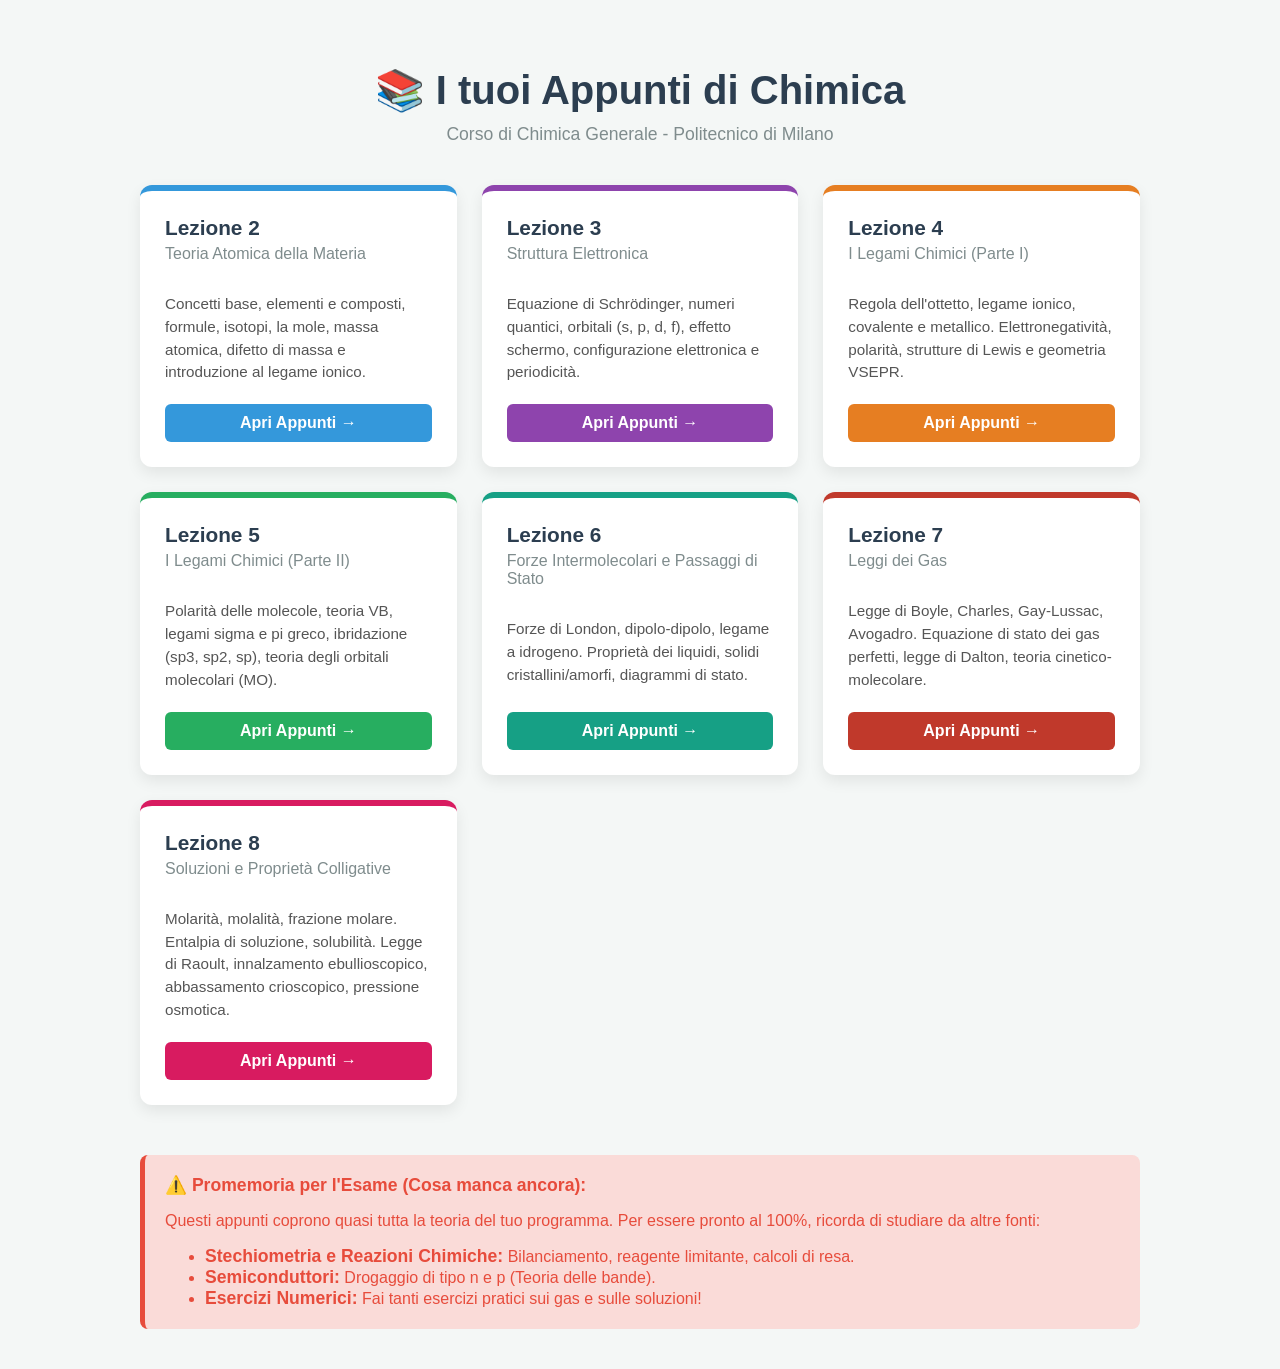
==== index.html @ 13ef0fc5 "Add files via upload" ====
<!DOCTYPE html>
<html lang="it">
<head>
    <meta charset="UTF-8">
    <meta name="viewport" content="width=device-width, initial-scale=1.0">
    <title>Chimica Generale - Indice degli Appunti</title>
    <style>
        body {
            font-family: 'Segoe UI', Tahoma, Geneva, Verdana, sans-serif;
            background-color: #f4f7f6;
            color: #333;
            margin: 0;
            padding: 40px 20px;
            display: flex;
            justify-content: center;
            align-items: flex-start;
            min-height: 100vh;
        }
        .index-container {
            max-width: 1000px;
            width: 100%;
        }
        .header {
            text-align: center;
            margin-bottom: 40px;
        }
        h1 {
            color: #2c3e50;
            font-size: 2.5em;
            margin-bottom: 10px;
        }
        p.subtitle {
            color: #7f8c8d;
            font-size: 1.1em;
            margin-top: 0;
        }
        
        /* GRIGLIA DELLE CARTELLE */
        .cards-wrapper {
            display: grid;
            grid-template-columns: repeat(auto-fit, minmax(300px, 1fr));
            gap: 25px;
        }
        
        /* STILE DELLE SINGOLE CARTELLE */
        .card {
            background-color: #ffffff;
            border-radius: 12px;
            box-shadow: 0 6px 15px rgba(0,0,0,0.08);
            padding: 25px;
            text-decoration: none;
            color: #333;
            transition: transform 0.3s ease, box-shadow 0.3s ease;
            border-top: 6px solid #3498db;
            display: flex;
            flex-direction: column;
        }
        .card:hover {
            transform: translateY(-5px);
            box-shadow: 0 10px 25px rgba(0,0,0,0.15);
        }
        .card h2 {
            margin-top: 0;
            color: #2c3e50;
            font-size: 1.3em;
            margin-bottom: 5px;
        }
        .card h3 {
            margin-top: 0;
            font-size: 1em;
            color: #7f8c8d;
            font-weight: normal;
            margin-bottom: 15px;
        }
        .card p {
            color: #555;
            line-height: 1.5;
            font-size: 0.95em;
            margin-bottom: 20px;
            flex-grow: 1; /* Spinge il bottone in basso */
        }
        .btn {
            display: inline-block;
            padding: 10px 15px;
            background-color: #3498db;
            color: #fff;
            border-radius: 6px;
            font-weight: bold;
            text-decoration: none;
            text-align: center;
            transition: background-color 0.2s;
        }

        /* COLORI SPECIFICI PER OGNI LEZIONE */
        .card.lez2 { border-top-color: #3498db; } /* Blu */
        .card.lez2 .btn { background-color: #3498db; }
        .card.lez2 .btn:hover { background-color: #2980b9; }

        .card.lez3 { border-top-color: #8e44ad; } /* Viola */
        .card.lez3 .btn { background-color: #8e44ad; }
        .card.lez3 .btn:hover { background-color: #732d91; }

        .card.lez4 { border-top-color: #e67e22; } /* Arancione */
        .card.lez4 .btn { background-color: #e67e22; }
        .card.lez4 .btn:hover { background-color: #d35400; }

        .card.lez5 { border-top-color: #27ae60; } /* Verde */
        .card.lez5 .btn { background-color: #27ae60; }
        .card.lez5 .btn:hover { background-color: #1e8449; }

        .card.lez6 { border-top-color: #16a085; } /* Teal */
        .card.lez6 .btn { background-color: #16a085; }
        .card.lez6 .btn:hover { background-color: #117a65; }

        .card.lez7 { border-top-color: #c0392b; } /* Rosso */
        .card.lez7 .btn { background-color: #c0392b; }
        .card.lez7 .btn:hover { background-color: #922b21; }

        .card.lez8 { border-top-color: #d81b60; } /* Fucsia */
        .card.lez8 .btn { background-color: #d81b60; }
        .card.lez8 .btn:hover { background-color: #ad1457; }

        /* BOX DI AVVISO */
        .warning {
            margin-top: 50px;
            font-size: 1em;
            color: #e74c3c;
            background-color: #fadbd8;
            padding: 20px;
            border-radius: 8px;
            text-align: left;
            border-left: 5px solid #e74c3c;
        }
        .warning strong { font-size: 1.1em; }
        .warning ul { margin-bottom: 0; }
    </style>
</head>
<body>

    <div class="index-container">
        <div class="header">
            <h1>📚 I tuoi Appunti di Chimica</h1>
            <p class="subtitle">Corso di Chimica Generale - Politecnico di Milano</p>
        </div>

        <div class="cards-wrapper">
            <!-- LEZIONE 2 -->
            <!-- NOTA BENE: il percorso ora include folder/ -->
            <a href="folder/ppt2.html" class="card lez2">
                <h2>Lezione 2</h2>
                <h3>Teoria Atomica della Materia</h3>
                <p>Concetti base, elementi e composti, formule, isotopi, la mole, massa atomica, difetto di massa e introduzione al legame ionico.</p>
                <span class="btn">Apri Appunti &rarr;</span>
            </a>

            <!-- LEZIONE 3 -->
            <a href="folder/ppt3.html" class="card lez3">
                <h2>Lezione 3</h2>
                <h3>Struttura Elettronica</h3>
                <p>Equazione di Schrödinger, numeri quantici, orbitali (s, p, d, f), effetto schermo, configurazione elettronica e periodicità.</p>
                <span class="btn">Apri Appunti &rarr;</span>
            </a>

            <!-- LEZIONE 4 -->
            <a href="folder/ppt4.html" class="card lez4">
                <h2>Lezione 4</h2>
                <h3>I Legami Chimici (Parte I)</h3>
                <p>Regola dell'ottetto, legame ionico, covalente e metallico. Elettronegatività, polarità, strutture di Lewis e geometria VSEPR.</p>
                <span class="btn">Apri Appunti &rarr;</span>
            </a>

            <!-- LEZIONE 5 -->
            <a href="folder/ppt5.html" class="card lez5">
                <h2>Lezione 5</h2>
                <h3>I Legami Chimici (Parte II)</h3>
                <p>Polarità delle molecole, teoria VB, legami sigma e pi greco, ibridazione (sp3, sp2, sp), teoria degli orbitali molecolari (MO).</p>
                <span class="btn">Apri Appunti &rarr;</span>
            </a>

            <!-- LEZIONE 6 -->
            <a href="folder/ppt6.html" class="card lez6">
                <h2>Lezione 6</h2>
                <h3>Forze Intermolecolari e Passaggi di Stato</h3>
                <p>Forze di London, dipolo-dipolo, legame a idrogeno. Proprietà dei liquidi, solidi cristallini/amorfi, diagrammi di stato.</p>
                <span class="btn">Apri Appunti &rarr;</span>
            </a>

            <!-- LEZIONE 7 -->
            <a href="folder/ppt7.html" class="card lez7">
                <h2>Lezione 7</h2>
                <h3>Leggi dei Gas</h3>
                <p>Legge di Boyle, Charles, Gay-Lussac, Avogadro. Equazione di stato dei gas perfetti, legge di Dalton, teoria cinetico-molecolare.</p>
                <span class="btn">Apri Appunti &rarr;</span>
            </a>

            <!-- LEZIONE 8 -->
            <a href="folder/ppt8.html" class="card lez8">
                <h2>Lezione 8</h2>
                <h3>Soluzioni e Proprietà Colligative</h3>
                <p>Molarità, molalità, frazione molare. Entalpia di soluzione, solubilità. Legge di Raoult, innalzamento ebullioscopico, abbassamento crioscopico, pressione osmotica.</p>
                <span class="btn">Apri Appunti &rarr;</span>
            </a>
        </div>

        <div class="warning">
            <strong>⚠️ Promemoria per l'Esame (Cosa manca ancora):</strong>
            <p>Questi appunti coprono quasi tutta la teoria del tuo programma. Per essere pronto al 100%, ricorda di studiare da altre fonti:</p>
            <ul>
                <li><strong>Stechiometria e Reazioni Chimiche:</strong> Bilanciamento, reagente limitante, calcoli di resa.</li>
                <li><strong>Semiconduttori:</strong> Drogaggio di tipo n e p (Teoria delle bande).</li>
                <li><strong>Esercizi Numerici:</strong> Fai tanti esercizi pratici sui gas e sulle soluzioni!</li>
            </ul>
        </div>
    </div>

</body>
</html>
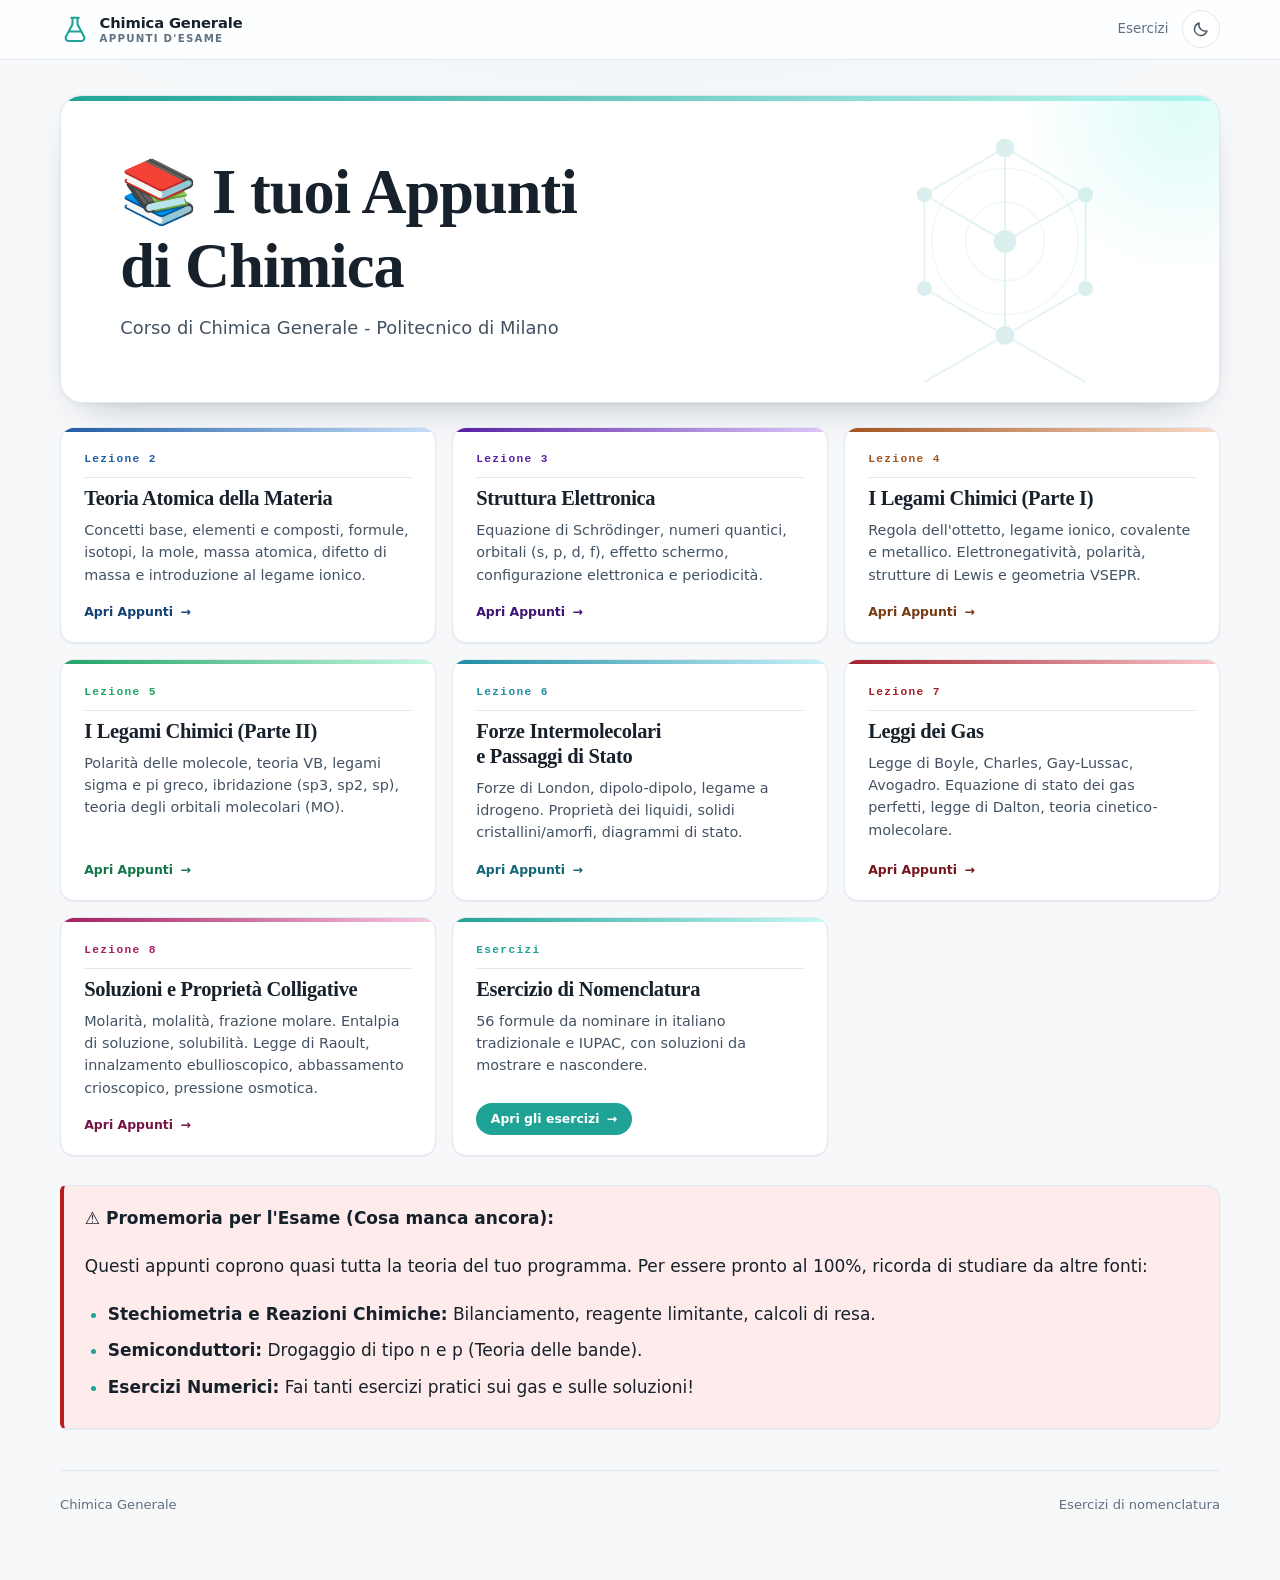
==== commit f8a5131e: "Rinnova l'interfaccia e aggiunge l'eserciziario di nomenclatura" ====
--- a/index.html
+++ b/index.html
@@ -1,217 +1,183 @@
 <!DOCTYPE html>
-<html lang="it">
+<html lang="it" data-hue="teal">
 <head>
-    <meta charset="UTF-8">
-    <meta name="viewport" content="width=device-width, initial-scale=1.0">
-    <title>Chimica Generale - Indice degli Appunti</title>
-    <style>
-        body {
-            font-family: 'Segoe UI', Tahoma, Geneva, Verdana, sans-serif;
-            background-color: #f4f7f6;
-            color: #333;
-            margin: 0;
-            padding: 40px 20px;
-            display: flex;
-            justify-content: center;
-            align-items: flex-start;
-            min-height: 100vh;
-        }
-        .index-container {
-            max-width: 1000px;
-            width: 100%;
-        }
-        .header {
-            text-align: center;
-            margin-bottom: 40px;
-        }
-        h1 {
-            color: #2c3e50;
-            font-size: 2.5em;
-            margin-bottom: 10px;
-        }
-        p.subtitle {
-            color: #7f8c8d;
-            font-size: 1.1em;
-            margin-top: 0;
-        }
-        
-        /* GRIGLIA DELLE CARTELLE */
-        .cards-wrapper {
-            display: grid;
-            grid-template-columns: repeat(auto-fit, minmax(300px, 1fr));
-            gap: 25px;
-        }
-        
-        /* STILE DELLE SINGOLE CARTELLE */
-        .card {
-            background-color: #ffffff;
-            border-radius: 12px;
-            box-shadow: 0 6px 15px rgba(0,0,0,0.08);
-            padding: 25px;
-            text-decoration: none;
-            color: #333;
-            transition: transform 0.3s ease, box-shadow 0.3s ease;
-            border-top: 6px solid #3498db;
-            display: flex;
-            flex-direction: column;
-        }
-        .card:hover {
-            transform: translateY(-5px);
-            box-shadow: 0 10px 25px rgba(0,0,0,0.15);
-        }
-        .card h2 {
-            margin-top: 0;
-            color: #2c3e50;
-            font-size: 1.3em;
-            margin-bottom: 5px;
-        }
-        .card h3 {
-            margin-top: 0;
-            font-size: 1em;
-            color: #7f8c8d;
-            font-weight: normal;
-            margin-bottom: 15px;
-        }
-        .card p {
-            color: #555;
-            line-height: 1.5;
-            font-size: 0.95em;
-            margin-bottom: 20px;
-            flex-grow: 1; /* Spinge il bottone in basso */
-        }
-        .btn {
-            display: inline-block;
-            padding: 10px 15px;
-            background-color: #3498db;
-            color: #fff;
-            border-radius: 6px;
-            font-weight: bold;
-            text-decoration: none;
-            text-align: center;
-            transition: background-color 0.2s;
-        }
+  <meta charset="UTF-8">
+  <meta name="viewport" content="width=device-width, initial-scale=1.0">
+  <title>Chimica Generale - Indice degli Appunti</title>
+  <meta name="theme-color" content="#f6f8fa">
+  <link rel="icon" href="assets/favicon.svg" type="image/svg+xml">
+  <script>
+    (function () {
+      var savedTheme = null;
+      try {
+        savedTheme = localStorage.getItem("chimica-tema");
+      } catch (error) {
+        savedTheme = null;
+      }
+      var theme = savedTheme || (window.matchMedia("(prefers-color-scheme: dark)").matches ? "dark" : "light");
+      document.documentElement.setAttribute("data-theme", theme);
+    })();
+  </script>
+  <link rel="stylesheet" href="assets/css/style.css">
+</head>
+<body class="home">
+  <a class="skip-link" href="#contenuto">Salta al contenuto</a>
 
-        /* COLORI SPECIFICI PER OGNI LEZIONE */
-        .card.lez2 { border-top-color: #3498db; } /* Blu */
-        .card.lez2 .btn { background-color: #3498db; }
-        .card.lez2 .btn:hover { background-color: #2980b9; }
+  <div class="progress" aria-hidden="true">
+    <span class="progress__bar" data-progress></span>
+  </div>
 
-        .card.lez3 { border-top-color: #8e44ad; } /* Viola */
-        .card.lez3 .btn { background-color: #8e44ad; }
-        .card.lez3 .btn:hover { background-color: #732d91; }
+  <header class="topbar">
+    <div class="topbar__inner">
+      <a class="brand" href="index.html">
+        <svg class="brand__mark" viewBox="0 0 24 24" fill="none" stroke="currentColor" stroke-width="1.7" stroke-linecap="round" stroke-linejoin="round" aria-hidden="true">
+          <path d="M9 3h6M10 3v5.2L4.8 18a2.4 2.4 0 0 0 2.1 3.6h10.2a2.4 2.4 0 0 0 2.1-3.6L14 8.2V3"/>
+          <path d="M7.2 14h9.6"/>
+        </svg>
+        <span class="brand__text">
+          <strong>Chimica Generale</strong>
+          <span>Appunti d'esame</span>
+        </span>
+      </a>
 
-        .card.lez4 { border-top-color: #e67e22; } /* Arancione */
-        .card.lez4 .btn { background-color: #e67e22; }
-        .card.lez4 .btn:hover { background-color: #d35400; }
+      <nav class="breadcrumb" aria-label="Scorciatoie">
+        <a href="nomenclatura.html">Esercizi</a>
+      </nav>
 
-        .card.lez5 { border-top-color: #27ae60; } /* Verde */
-        .card.lez5 .btn { background-color: #27ae60; }
-        .card.lez5 .btn:hover { background-color: #1e8449; }
+      <button class="theme-toggle" type="button" data-theme-toggle aria-label="Passa al tema scuro" hidden>
+        <svg class="icon icon--moon" viewBox="0 0 24 24" fill="none" stroke="currentColor" stroke-width="1.8" stroke-linecap="round" stroke-linejoin="round" aria-hidden="true">
+          <path d="M20 14.5A8.5 8.5 0 0 1 9.5 4a8.5 8.5 0 1 0 10.5 10.5Z"/>
+        </svg>
+        <svg class="icon icon--sun" viewBox="0 0 24 24" fill="none" stroke="currentColor" stroke-width="1.8" stroke-linecap="round" stroke-linejoin="round" aria-hidden="true">
+          <circle cx="12" cy="12" r="4"/>
+          <path d="M12 2v2M12 20v2M4.9 4.9l1.4 1.4M17.7 17.7l1.4 1.4M2 12h2M20 12h2M4.9 19.1l1.4-1.4M17.7 6.3l1.4-1.4"/>
+        </svg>
+      </button>
+    </div>
+  </header>
 
-        .card.lez6 { border-top-color: #16a085; } /* Teal */
-        .card.lez6 .btn { background-color: #16a085; }
-        .card.lez6 .btn:hover { background-color: #117a65; }
+  <main id="contenuto" class="page page--home">
+    <header class="hero home-hero">
+      <svg class="hero__art" viewBox="0 0 320 320" fill="none" aria-hidden="true" focusable="false">
+        <g stroke="currentColor" stroke-width="2.2" opacity=".7">
+          <path d="M160 52 246 102v100l-86 50-86-50V102z"/>
+          <path d="M160 52v100m0 0-86-50m86 50 86-50m-86 50v100m0 0-86 50m86-50 86 50"/>
+        </g>
+        <g fill="currentColor">
+          <circle cx="160" cy="52" r="10"/>
+          <circle cx="246" cy="102" r="8"/>
+          <circle cx="246" cy="202" r="8"/>
+          <circle cx="160" cy="252" r="10"/>
+          <circle cx="74" cy="202" r="8"/>
+          <circle cx="74" cy="102" r="8"/>
+          <circle cx="160" cy="152" r="12"/>
+        </g>
+        <g stroke="currentColor" stroke-width="1.5" opacity=".45">
+          <circle cx="160" cy="152" r="42"/>
+          <circle cx="160" cy="152" r="78"/>
+        </g>
+      </svg>
 
-        .card.lez7 { border-top-color: #c0392b; } /* Rosso */
-        .card.lez7 .btn { background-color: #c0392b; }
-        .card.lez7 .btn:hover { background-color: #922b21; }
+      <h1>📚 I tuoi Appunti di Chimica</h1>
+      <p class="hero__lede">Corso di Chimica Generale - Politecnico di Milano</p>
+    </header>
 
-        .card.lez8 { border-top-color: #d81b60; } /* Fucsia */
-        .card.lez8 .btn { background-color: #d81b60; }
-        .card.lez8 .btn:hover { background-color: #ad1457; }
+    <div class="lesson-grid">
+      <a class="lesson-card" href="folder/ppt2.html" data-hue="blue">
+        <span class="lesson-card__num">Lezione 2</span>
+        <h2 class="lesson-card__title">Teoria Atomica della Materia</h2>
+        <p class="lesson-card__desc">Concetti base, elementi e composti, formule, isotopi, la mole, massa atomica, difetto di massa e introduzione al legame ionico.</p>
+        <div class="lesson-card__foot">
+          <span class="lesson-card__cta">Apri Appunti <span class="lesson-card__arrow" aria-hidden="true">→</span></span>
+        </div>
+      </a>
 
-        /* BOX DI AVVISO */
-        .warning {
-            margin-top: 50px;
-            font-size: 1em;
-            color: #e74c3c;
-            background-color: #fadbd8;
-            padding: 20px;
-            border-radius: 8px;
-            text-align: left;
-            border-left: 5px solid #e74c3c;
-        }
-        .warning strong { font-size: 1.1em; }
-        .warning ul { margin-bottom: 0; }
-    </style>
-</head>
-<body>
+      <a class="lesson-card" href="folder/ppt3.html" data-hue="violet">
+        <span class="lesson-card__num">Lezione 3</span>
+        <h2 class="lesson-card__title">Struttura Elettronica</h2>
+        <p class="lesson-card__desc">Equazione di Schrödinger, numeri quantici, orbitali (s, p, d, f), effetto schermo, configurazione elettronica e periodicità.</p>
+        <div class="lesson-card__foot">
+          <span class="lesson-card__cta">Apri Appunti <span class="lesson-card__arrow" aria-hidden="true">→</span></span>
+        </div>
+      </a>
 
-    <div class="index-container">
-        <div class="header">
-            <h1>📚 I tuoi Appunti di Chimica</h1>
-            <p class="subtitle">Corso di Chimica Generale - Politecnico di Milano</p>
+      <a class="lesson-card" href="folder/ppt4.html" data-hue="orange">
+        <span class="lesson-card__num">Lezione 4</span>
+        <h2 class="lesson-card__title">I Legami Chimici (Parte I)</h2>
+        <p class="lesson-card__desc">Regola dell'ottetto, legame ionico, covalente e metallico. Elettronegatività, polarità, strutture di Lewis e geometria VSEPR.</p>
+        <div class="lesson-card__foot">
+          <span class="lesson-card__cta">Apri Appunti <span class="lesson-card__arrow" aria-hidden="true">→</span></span>
         </div>
+      </a>
 
-        <div class="cards-wrapper">
-            <!-- LEZIONE 2 -->
-            <!-- NOTA BENE: il percorso ora include folder/ -->
-            <a href="folder/ppt2.html" class="card lez2">
-                <h2>Lezione 2</h2>
-                <h3>Teoria Atomica della Materia</h3>
-                <p>Concetti base, elementi e composti, formule, isotopi, la mole, massa atomica, difetto di massa e introduzione al legame ionico.</p>
-                <span class="btn">Apri Appunti &rarr;</span>
-            </a>
+      <a class="lesson-card" href="folder/ppt5.html" data-hue="green">
+        <span class="lesson-card__num">Lezione 5</span>
+        <h2 class="lesson-card__title">I Legami Chimici (Parte II)</h2>
+        <p class="lesson-card__desc">Polarità delle molecole, teoria VB, legami sigma e pi greco, ibridazione (sp3, sp2, sp), teoria degli orbitali molecolari (MO).</p>
+        <div class="lesson-card__foot">
+          <span class="lesson-card__cta">Apri Appunti <span class="lesson-card__arrow" aria-hidden="true">→</span></span>
+        </div>
+      </a>
 
-            <!-- LEZIONE 3 -->
-            <a href="folder/ppt3.html" class="card lez3">
-                <h2>Lezione 3</h2>
-                <h3>Struttura Elettronica</h3>
-                <p>Equazione di Schrödinger, numeri quantici, orbitali (s, p, d, f), effetto schermo, configurazione elettronica e periodicità.</p>
-                <span class="btn">Apri Appunti &rarr;</span>
-            </a>
+      <a class="lesson-card" href="folder/ppt6.html" data-hue="cyan">
+        <span class="lesson-card__num">Lezione 6</span>
+        <h2 class="lesson-card__title">Forze Intermolecolari e Passaggi di Stato</h2>
+        <p class="lesson-card__desc">Forze di London, dipolo-dipolo, legame a idrogeno. Proprietà dei liquidi, solidi cristallini/amorfi, diagrammi di stato.</p>
+        <div class="lesson-card__foot">
+          <span class="lesson-card__cta">Apri Appunti <span class="lesson-card__arrow" aria-hidden="true">→</span></span>
+        </div>
+      </a>
 
-            <!-- LEZIONE 4 -->
-            <a href="folder/ppt4.html" class="card lez4">
-                <h2>Lezione 4</h2>
-                <h3>I Legami Chimici (Parte I)</h3>
-                <p>Regola dell'ottetto, legame ionico, covalente e metallico. Elettronegatività, polarità, strutture di Lewis e geometria VSEPR.</p>
-                <span class="btn">Apri Appunti &rarr;</span>
-            </a>
+      <a class="lesson-card" href="folder/ppt7.html" data-hue="red">
+        <span class="lesson-card__num">Lezione 7</span>
+        <h2 class="lesson-card__title">Leggi dei Gas</h2>
+        <p class="lesson-card__desc">Legge di Boyle, Charles, Gay-Lussac, Avogadro. Equazione di stato dei gas perfetti, legge di Dalton, teoria cinetico-molecolare.</p>
+        <div class="lesson-card__foot">
+          <span class="lesson-card__cta">Apri Appunti <span class="lesson-card__arrow" aria-hidden="true">→</span></span>
+        </div>
+      </a>
 
-            <!-- LEZIONE 5 -->
-            <a href="folder/ppt5.html" class="card lez5">
-                <h2>Lezione 5</h2>
-                <h3>I Legami Chimici (Parte II)</h3>
-                <p>Polarità delle molecole, teoria VB, legami sigma e pi greco, ibridazione (sp3, sp2, sp), teoria degli orbitali molecolari (MO).</p>
-                <span class="btn">Apri Appunti &rarr;</span>
-            </a>
+      <a class="lesson-card" href="folder/ppt8.html" data-hue="pink">
+        <span class="lesson-card__num">Lezione 8</span>
+        <h2 class="lesson-card__title">Soluzioni e Proprietà Colligative</h2>
+        <p class="lesson-card__desc">Molarità, molalità, frazione molare. Entalpia di soluzione, solubilità. Legge di Raoult, innalzamento ebullioscopico, abbassamento crioscopico, pressione osmotica.</p>
+        <div class="lesson-card__foot">
+          <span class="lesson-card__cta">Apri Appunti <span class="lesson-card__arrow" aria-hidden="true">→</span></span>
+        </div>
+      </a>
 
-            <!-- LEZIONE 6 -->
-            <a href="folder/ppt6.html" class="card lez6">
-                <h2>Lezione 6</h2>
-                <h3>Forze Intermolecolari e Passaggi di Stato</h3>
-                <p>Forze di London, dipolo-dipolo, legame a idrogeno. Proprietà dei liquidi, solidi cristallini/amorfi, diagrammi di stato.</p>
-                <span class="btn">Apri Appunti &rarr;</span>
-            </a>
-
-            <!-- LEZIONE 7 -->
-            <a href="folder/ppt7.html" class="card lez7">
-                <h2>Lezione 7</h2>
-                <h3>Leggi dei Gas</h3>
-                <p>Legge di Boyle, Charles, Gay-Lussac, Avogadro. Equazione di stato dei gas perfetti, legge di Dalton, teoria cinetico-molecolare.</p>
-                <span class="btn">Apri Appunti &rarr;</span>
-            </a>
-
-            <!-- LEZIONE 8 -->
-            <a href="folder/ppt8.html" class="card lez8">
-                <h2>Lezione 8</h2>
-                <h3>Soluzioni e Proprietà Colligative</h3>
-                <p>Molarità, molalità, frazione molare. Entalpia di soluzione, solubilità. Legge di Raoult, innalzamento ebullioscopico, abbassamento crioscopico, pressione osmotica.</p>
-                <span class="btn">Apri Appunti &rarr;</span>
-            </a>
+      <a class="lesson-card" href="nomenclatura.html" data-hue="teal" data-added="true">
+        <span class="lesson-card__num">Esercizi</span>
+        <h2 class="lesson-card__title">Esercizio di Nomenclatura</h2>
+        <p class="lesson-card__desc">56 formule da nominare in italiano tradizionale e IUPAC, con soluzioni da mostrare e nascondere.</p>
+        <div class="lesson-card__foot">
+          <span class="btn btn--primary">Apri gli esercizi <span aria-hidden="true">→</span></span>
         </div>
-
-        <div class="warning">
-            <strong>⚠️ Promemoria per l'Esame (Cosa manca ancora):</strong>
-            <p>Questi appunti coprono quasi tutta la teoria del tuo programma. Per essere pronto al 100%, ricorda di studiare da altre fonti:</p>
-            <ul>
-                <li><strong>Stechiometria e Reazioni Chimiche:</strong> Bilanciamento, reagente limitante, calcoli di resa.</li>
-                <li><strong>Semiconduttori:</strong> Drogaggio di tipo n e p (Teoria delle bande).</li>
-                <li><strong>Esercizi Numerici:</strong> Fai tanti esercizi pratici sui gas e sulle soluzioni!</li>
-            </ul>
-        </div>
+      </a>
     </div>
 
+    <aside class="callout callout--warn">
+      <p><strong>⚠️ Promemoria per l'Esame (Cosa manca ancora):</strong></p>
+      <p>Questi appunti coprono quasi tutta la teoria del tuo programma. Per essere pronto al 100%, ricorda di studiare da altre fonti:</p>
+      <ul>
+        <li><strong>Stechiometria e Reazioni Chimiche:</strong> Bilanciamento, reagente limitante, calcoli di resa.</li>
+        <li><strong>Semiconduttori:</strong> Drogaggio di tipo n e p (Teoria delle bande).</li>
+        <li><strong>Esercizi Numerici:</strong> Fai tanti esercizi pratici sui gas e sulle soluzioni!</li>
+      </ul>
+    </aside>
+
+    <footer class="site-footer">
+      <p>Chimica Generale</p>
+      <p><a href="nomenclatura.html">Esercizi di nomenclatura</a></p>
+    </footer>
+  </main>
+
+  <button class="to-top" type="button" data-to-top aria-label="Torna all'inizio della pagina">
+    <svg viewBox="0 0 24 24" fill="none" stroke="currentColor" stroke-width="2" stroke-linecap="round" stroke-linejoin="round" aria-hidden="true">
+      <path d="M12 19V5M5 12l7-7 7 7"/>
+    </svg>
+  </button>
+
+  <script src="assets/js/ui.js"></script>
 </body>
-</html>+</html>
--- a/assets/css/style.css
+++ b/assets/css/style.css
@@ -0,0 +1,1738 @@
+/* ==========================================================================
+   Chimica Generale — foglio di stile condiviso
+   Un unico tema per indice, lezioni ed esercizi.
+   ========================================================================== */
+
+/* --------------------------------------------------------------------------
+   1. Token di design
+   -------------------------------------------------------------------------- */
+
+:root {
+  color-scheme: light;
+
+  /* Il tono cambia da pagina a pagina con [data-hue] su <html>. */
+  --hue: 200;
+
+  --font-sans: ui-sans-serif, system-ui, -apple-system, "Segoe UI", Roboto,
+    "Helvetica Neue", Arial, sans-serif;
+  --font-display: "Iowan Old Style", "Palatino Linotype", Palatino, "Book Antiqua",
+    Georgia, serif;
+  --font-mono: ui-monospace, "SF Mono", "Cascadia Mono", Menlo, Consolas,
+    "Liberation Mono", monospace;
+
+  --bg: #f6f8fa;
+  --bg-tint: hsl(var(--hue) 70% 50% / 0.07);
+  --surface: #ffffff;
+  --surface-2: #f0f3f7;
+  --surface-3: #e8edf3;
+  --ink: #17212b;
+  --ink-soft: #435263;
+  --muted: #5f7080;
+  --line: #e2e8f0;
+  --line-strong: #c8d2dd;
+  --row-alt: #fafbfd;
+
+  --ok: #15803d;
+  --ok-soft: #e9f7ee;
+  --warn: #a16207;
+  --warn-soft: #fdf4e3;
+  --err: #b91c1c;
+  --err-soft: #fdeceb;
+
+  --radius-xs: 6px;
+  --radius-sm: 10px;
+  --radius: 14px;
+  --radius-lg: 22px;
+
+  --shadow-sm: 0 1px 2px rgb(15 23 42 / 0.06);
+  --shadow: 0 2px 4px rgb(15 23 42 / 0.04), 0 18px 40px -24px rgb(15 23 42 / 0.35);
+  --shadow-lift: 0 4px 8px rgb(15 23 42 / 0.05), 0 28px 50px -26px rgb(15 23 42 / 0.4);
+
+  --topbar-bg: rgb(255 255 255 / 0.82);
+  --ring: 0 0 0 3px hsl(var(--hue) 80% 50% / 0.25);
+  --measure: 72ch;
+  --maxw: 1020px;
+  --pad: clamp(1rem, 4vw, 2.5rem);
+  --ease: cubic-bezier(0.22, 0.61, 0.36, 1);
+}
+
+/* Tinte per pagine e schede. I token derivati vengono ricalcolati
+   sull'elemento stesso, così ogni scheda può avere il suo accento. */
+[data-hue="blue"]   { --hue: 212; }
+[data-hue="violet"] { --hue: 266; }
+[data-hue="orange"] { --hue: 24; }
+[data-hue="green"]  { --hue: 152; }
+[data-hue="cyan"]   { --hue: 190; }
+[data-hue="red"]    { --hue: 355; }
+[data-hue="pink"]   { --hue: 330; }
+[data-hue="teal"]   { --hue: 174; }
+
+[data-hue] {
+  --accent: hsl(var(--hue) 68% 38%);
+  --accent-strong: hsl(var(--hue) 72% 27%);
+  --accent-soft: hsl(var(--hue) 72% 96%);
+  --accent-line: hsl(var(--hue) 58% 84%);
+  --accent-contrast: #ffffff;
+  --ring: 0 0 0 3px hsl(var(--hue) 80% 50% / 0.25);
+}
+
+[data-theme="dark"] {
+  color-scheme: dark;
+
+  --bg: #0d1319;
+  --bg-tint: hsl(var(--hue) 80% 60% / 0.12);
+  --surface: #141d25;
+  --surface-2: #1a2530;
+  --surface-3: #22303c;
+  --ink: #e8eef4;
+  --ink-soft: #b9c6d3;
+  --muted: #93a3b5;
+  --line: #25313d;
+  --line-strong: #384858;
+  --row-alt: #16212b;
+
+  --ok: #4ade80;
+  --ok-soft: #12261a;
+  --warn: #fbbf24;
+  --warn-soft: #2a2112;
+  --err: #f87171;
+  --err-soft: #2b1618;
+
+  --shadow-sm: 0 1px 2px rgb(0 0 0 / 0.35);
+  --shadow: 0 2px 4px rgb(0 0 0 / 0.3), 0 24px 48px -30px rgb(0 0 0 / 0.85);
+  --shadow-lift: 0 6px 12px rgb(0 0 0 / 0.35), 0 32px 56px -30px rgb(0 0 0 / 0.9);
+  --topbar-bg: rgb(13 19 25 / 0.82);
+}
+
+[data-theme="dark"][data-hue],
+[data-theme="dark"] [data-hue] {
+  --accent: hsl(var(--hue) 76% 66%);
+  --accent-strong: hsl(var(--hue) 84% 78%);
+  --accent-soft: hsl(var(--hue) 42% 17%);
+  --accent-line: hsl(var(--hue) 32% 32%);
+  --accent-contrast: #08111a;
+  --ring: 0 0 0 3px hsl(var(--hue) 80% 60% / 0.3);
+}
+
+/* --------------------------------------------------------------------------
+   2. Reset e tipografia di base
+   -------------------------------------------------------------------------- */
+
+*,
+*::before,
+*::after {
+  box-sizing: border-box;
+}
+
+[hidden] {
+  display: none !important;
+}
+
+html {
+  -webkit-text-size-adjust: 100%;
+  scroll-behavior: smooth;
+  background: var(--bg);
+}
+
+body {
+  --chrome-w: calc(var(--measure) + var(--pad) * 2);
+  margin: 0;
+  min-height: 100vh;
+  font-family: var(--font-sans);
+  font-size: 1.0625rem;
+  line-height: 1.7;
+  color: var(--ink);
+  background-color: var(--bg);
+  background-image: radial-gradient(
+    1100px 520px at 50% -10%,
+    var(--bg-tint),
+    transparent 65%
+  );
+  background-repeat: no-repeat;
+  -webkit-font-smoothing: antialiased;
+  text-rendering: optimizeLegibility;
+}
+
+h1,
+h2,
+h3,
+h4 {
+  margin: 0 0 0.55em;
+  line-height: 1.18;
+  letter-spacing: -0.015em;
+  text-wrap: balance;
+}
+
+h1 {
+  font-family: var(--font-display);
+  font-size: clamp(2rem, 1.35rem + 2.5vw, 2.95rem);
+  font-weight: 600;
+}
+
+section[id] {
+  scroll-margin-top: 5.5rem;
+}
+
+h2 {
+  margin-top: 2.6em;
+  padding-top: 1.7rem;
+  border-top: 1px solid var(--line);
+  font-family: var(--font-display);
+  font-size: clamp(1.4rem, 1.2rem + 0.9vw, 1.8rem);
+  font-weight: 600;
+  scroll-margin-top: 5.5rem;
+}
+
+h3 {
+  margin-top: 2em;
+  font-size: 1.07rem;
+  font-weight: 700;
+  letter-spacing: -0.005em;
+}
+
+p,
+ul,
+ol,
+dl,
+figure {
+  margin: 0 0 1.1em;
+}
+
+ul,
+ol {
+  padding-left: 1.35em;
+}
+
+li {
+  margin-bottom: 0.45em;
+}
+
+li::marker {
+  color: var(--accent);
+  font-weight: 600;
+}
+
+li > ul,
+li > ol {
+  margin-top: 0.45em;
+  margin-bottom: 0.2em;
+  font-size: 0.97em;
+}
+
+strong {
+  font-weight: 650;
+}
+
+em {
+  color: inherit;
+}
+
+sub,
+sup {
+  line-height: 0;
+  font-size: 0.7em;
+}
+
+a {
+  color: var(--accent-strong);
+  text-decoration-thickness: 0.08em;
+  text-underline-offset: 0.18em;
+  transition: color 0.15s ease;
+}
+
+a:hover {
+  color: var(--accent);
+}
+
+mark {
+  padding: 0.05em 0.32em;
+  border-radius: 0.4em;
+  background: var(--accent-soft);
+  color: var(--accent-strong);
+  font-weight: 600;
+  -webkit-box-decoration-break: clone;
+  box-decoration-break: clone;
+}
+
+:focus-visible {
+  outline: 3px solid var(--accent);
+  outline-offset: 2px;
+  border-radius: 4px;
+}
+
+::selection {
+  background: var(--accent-soft);
+  color: var(--accent-strong);
+}
+
+/* --------------------------------------------------------------------------
+   3. Struttura della pagina
+   -------------------------------------------------------------------------- */
+
+.skip-link {
+  position: absolute;
+  top: -100px;
+  left: 1rem;
+  z-index: 100;
+  padding: 0.7rem 1rem;
+  border-radius: 0 0 var(--radius-sm) var(--radius-sm);
+  background: var(--ink);
+  color: var(--bg);
+  font-size: 0.9rem;
+  font-weight: 600;
+  text-decoration: none;
+}
+
+.skip-link:focus {
+  top: 0;
+  color: var(--bg);
+}
+
+.progress {
+  position: fixed;
+  inset: 0 0 auto;
+  z-index: 60;
+  height: 3px;
+  pointer-events: none;
+}
+
+.progress__bar {
+  display: block;
+  width: 0;
+  height: 100%;
+  background: linear-gradient(
+    90deg,
+    var(--accent),
+    hsl(var(--hue) 82% 62%)
+  );
+  transition: width 0.08s linear;
+}
+
+.topbar {
+  position: sticky;
+  top: 0;
+  z-index: 50;
+  border-bottom: 1px solid var(--line);
+  background: var(--topbar-bg);
+  -webkit-backdrop-filter: blur(14px) saturate(1.4);
+  backdrop-filter: blur(14px) saturate(1.4);
+}
+
+.topbar__inner {
+  display: flex;
+  align-items: center;
+  gap: 0.85rem;
+  width: 100%;
+  max-width: var(--chrome-w);
+  margin: 0 auto;
+  padding: 0.65rem var(--pad);
+}
+
+.brand {
+  display: inline-flex;
+  align-items: center;
+  gap: 0.6rem;
+  color: var(--ink);
+  text-decoration: none;
+}
+
+.brand:hover {
+  color: var(--ink);
+}
+
+.brand__mark {
+  flex: none;
+  width: 30px;
+  height: 30px;
+  color: var(--accent);
+}
+
+.brand__text {
+  display: flex;
+  flex-direction: column;
+  line-height: 1.08;
+}
+
+.brand__text strong {
+  font-size: 0.92rem;
+  letter-spacing: -0.01em;
+}
+
+.brand__text span {
+  margin-top: 0.15rem;
+  color: var(--muted);
+  font-size: 0.64rem;
+  font-weight: 600;
+  letter-spacing: 0.12em;
+  text-transform: uppercase;
+}
+
+.breadcrumb {
+  display: flex;
+  align-items: center;
+  gap: 0.45rem;
+  margin-left: auto;
+  color: var(--muted);
+  font-size: 0.84rem;
+}
+
+.breadcrumb a {
+  color: var(--muted);
+  text-decoration: none;
+}
+
+.breadcrumb a:hover {
+  color: var(--accent-strong);
+}
+
+.breadcrumb__sep {
+  opacity: 0.55;
+}
+
+.breadcrumb [aria-current="page"] {
+  color: var(--ink);
+  font-weight: 600;
+}
+
+.theme-toggle {
+  display: grid;
+  flex: none;
+  place-items: center;
+  width: 38px;
+  height: 38px;
+  padding: 0;
+  border: 1px solid var(--line);
+  border-radius: 50%;
+  background: var(--surface);
+  color: var(--ink-soft);
+  cursor: pointer;
+  transition: color 0.15s ease, border-color 0.15s ease,
+    background-color 0.15s ease;
+}
+
+.theme-toggle:hover {
+  border-color: var(--accent-line);
+  background: var(--accent-soft);
+  color: var(--accent-strong);
+}
+
+.theme-toggle .icon {
+  width: 18px;
+  height: 18px;
+}
+
+.theme-toggle .icon--sun {
+  display: none;
+}
+
+[data-theme="dark"] .theme-toggle .icon--sun {
+  display: block;
+}
+
+[data-theme="dark"] .theme-toggle .icon--moon {
+  display: none;
+}
+
+.page {
+  width: 100%;
+  max-width: calc(var(--maxw) + var(--pad) * 2);
+  margin: 0 auto;
+  padding: 2.2rem var(--pad) 4rem;
+}
+
+.article {
+  max-width: var(--measure);
+  margin: 0 auto;
+}
+
+.article > h2:first-of-type,
+.article > section:first-of-type > h2 {
+  margin-top: 1.4rem;
+  padding-top: 0;
+  border-top: 0;
+}
+
+/* --------------------------------------------------------------------------
+   4. Hero e indice della lezione
+   -------------------------------------------------------------------------- */
+
+.hero {
+  position: relative;
+  margin-bottom: 1.5rem;
+  padding: clamp(1.6rem, 4vw, 2.9rem);
+  overflow: hidden;
+  border: 1px solid var(--line);
+  border-radius: var(--radius-lg);
+  background: var(--surface);
+  box-shadow: var(--shadow);
+}
+
+.hero::before {
+  content: "";
+  position: absolute;
+  inset: 0 0 auto;
+  height: 5px;
+  background: linear-gradient(
+    90deg,
+    var(--accent),
+    hsl(var(--hue) 82% 62% / 0.35)
+  );
+}
+
+.hero::after {
+  content: "";
+  position: absolute;
+  top: -150px;
+  right: -130px;
+  width: 330px;
+  height: 330px;
+  border-radius: 50%;
+  background: radial-gradient(
+    circle,
+    hsl(var(--hue) 82% 55% / 0.16),
+    transparent 70%
+  );
+  pointer-events: none;
+}
+
+.hero > * {
+  position: relative;
+  z-index: 1;
+}
+
+.hero__kicker {
+  display: inline-flex;
+  align-items: center;
+  gap: 0.6rem;
+  margin: 0 0 1rem;
+  color: var(--accent-strong);
+  font-size: 0.76rem;
+  font-weight: 700;
+  letter-spacing: 0.13em;
+  text-transform: uppercase;
+}
+
+.hero__kicker::before {
+  content: "";
+  width: 26px;
+  height: 2px;
+  background: currentColor;
+}
+
+.hero h1 {
+  max-width: 26ch;
+  margin-bottom: 0.65rem;
+}
+
+.hero__lede {
+  max-width: 60ch;
+  margin-bottom: 0;
+  color: var(--ink-soft);
+  font-size: clamp(1rem, 0.95rem + 0.3vw, 1.12rem);
+  line-height: 1.65;
+}
+
+.chips {
+  display: flex;
+  flex-wrap: wrap;
+  gap: 0.45rem;
+  margin: 1.25rem 0 0;
+  padding: 0;
+  list-style: none;
+}
+
+.chips li {
+  display: inline-flex;
+  align-items: center;
+  gap: 0.42rem;
+  margin: 0;
+  padding: 0.3rem 0.68rem;
+  border: 1px solid var(--line);
+  border-radius: 999px;
+  background: var(--surface-2);
+  color: var(--ink-soft);
+  font-size: 0.76rem;
+  font-weight: 600;
+}
+
+.chips li::before {
+  content: "";
+  width: 6px;
+  height: 6px;
+  border-radius: 50%;
+  background: var(--accent);
+}
+
+.hero__actions {
+  display: flex;
+  flex-wrap: wrap;
+  gap: 0.6rem;
+  margin-top: 1.5rem;
+}
+
+/* Indice della lezione */
+.toc {
+  margin: 0 0 2.6rem;
+  padding: 1.15rem 1.3rem;
+  border: 1px solid var(--line);
+  border-radius: var(--radius);
+  background: var(--surface);
+  box-shadow: var(--shadow-sm);
+}
+
+.toc__title {
+  margin: 0 0 0.65rem;
+  color: var(--muted);
+  font-size: 0.7rem;
+  font-weight: 700;
+  letter-spacing: 0.14em;
+  text-transform: uppercase;
+}
+
+.toc__list {
+  display: grid;
+  grid-template-columns: repeat(auto-fit, minmax(240px, 1fr));
+  gap: 0.1rem 0.8rem;
+  margin: 0;
+  padding: 0;
+  list-style: none;
+}
+
+.toc__list li {
+  margin: 0;
+}
+
+.toc__list a {
+  display: block;
+  padding: 0.4rem 0.55rem;
+  border-radius: var(--radius-xs);
+  color: var(--ink-soft);
+  font-size: 0.9rem;
+  line-height: 1.4;
+  text-decoration: none;
+  transition: background-color 0.15s ease, color 0.15s ease;
+}
+
+.toc__list a:hover {
+  background: var(--accent-soft);
+  color: var(--accent-strong);
+}
+
+.toc__list a.is-active {
+  background: var(--accent-soft);
+  color: var(--accent-strong);
+  font-weight: 600;
+}
+
+/* --------------------------------------------------------------------------
+   5. Componenti dei contenuti
+   -------------------------------------------------------------------------- */
+
+.callout {
+  --callout-accent: var(--accent);
+  --callout-bg: var(--surface);
+  position: relative;
+  margin: 1.8rem 0;
+  padding: 1.15rem 1.3rem;
+  border: 1px solid var(--line);
+  border-left: 4px solid var(--callout-accent);
+  border-radius: var(--radius-xs) var(--radius) var(--radius) var(--radius-xs);
+  background: var(--callout-bg);
+  box-shadow: var(--shadow-sm);
+}
+
+.callout--warn {
+  --callout-accent: var(--err);
+  --callout-bg: var(--err-soft);
+}
+
+.callout--tip {
+  --callout-accent: var(--ok);
+  --callout-bg: var(--ok-soft);
+}
+
+.callout--note {
+  --callout-accent: var(--muted);
+  --callout-bg: var(--surface-2);
+}
+
+.callout__label {
+  display: flex;
+  align-items: center;
+  gap: 0.45rem;
+  margin: 0 0 0.55rem;
+  color: var(--callout-accent);
+  font-size: 0.7rem;
+  font-weight: 800;
+  letter-spacing: 0.13em;
+  text-transform: uppercase;
+}
+
+.callout__label::before {
+  content: "";
+  width: 7px;
+  height: 7px;
+  border-radius: 50%;
+  background: currentColor;
+}
+
+.callout > :last-child {
+  margin-bottom: 0;
+}
+
+.callout h3 {
+  margin-top: 0;
+}
+
+.formula {
+  margin: 1.4rem 0;
+  padding: 1.05rem 1.25rem;
+  border: 1px solid var(--line);
+  border-radius: var(--radius);
+  background: var(--surface);
+  color: var(--ink);
+  font-family: var(--font-display);
+  font-size: clamp(1.02rem, 0.95rem + 0.45vw, 1.22rem);
+  line-height: 1.55;
+  letter-spacing: 0.005em;
+  text-align: center;
+  box-shadow: var(--shadow-sm);
+}
+
+.formula p {
+  margin: 0;
+}
+
+.formula p + p {
+  margin-top: 0.5rem;
+}
+
+.formula--accent {
+  border-color: var(--accent-line);
+  background: linear-gradient(135deg, var(--accent-soft), var(--surface) 78%);
+  color: var(--accent-strong);
+  font-size: clamp(1.18rem, 1.05rem + 0.7vw, 1.45rem);
+  font-weight: 600;
+}
+
+.formula__caption {
+  margin: -0.75rem 0 1.5rem;
+  color: var(--muted);
+  font-size: 0.85rem;
+  text-align: center;
+}
+
+.formula--hero {
+  border-color: var(--accent-line);
+  background: linear-gradient(135deg, var(--accent-soft), var(--surface) 78%);
+  color: var(--accent-strong);
+  font-size: clamp(1.3rem, 1.1rem + 1vw, 1.65rem);
+  font-weight: 600;
+}
+
+.callout .formula {
+  margin: 0.8rem 0;
+  padding: 0.7rem 0.9rem;
+  border-color: var(--line);
+  background: var(--surface-2);
+  box-shadow: none;
+  font-size: 1rem;
+}
+
+.table-box {
+  margin: 1.6rem 0;
+}
+
+.table-box > strong {
+  display: block;
+  margin-bottom: 0.55rem;
+  color: var(--ink-soft);
+  font-size: 0.85rem;
+}
+
+.table-box .table-wrap {
+  margin: 0;
+}
+
+/* Notazione nucleare A/Z/E */
+.nuclide {
+  display: inline-grid;
+  grid-template-columns: auto auto;
+  grid-template-rows: auto auto;
+  align-items: center;
+  column-gap: 0.12em;
+  vertical-align: middle;
+  font-family: var(--font-display);
+  line-height: 1;
+}
+
+.nuclide__a {
+  grid-row: 1;
+  grid-column: 1;
+  align-self: end;
+  font-size: 0.68em;
+}
+
+.nuclide__z {
+  grid-row: 2;
+  grid-column: 1;
+  align-self: start;
+  font-size: 0.68em;
+}
+
+.nuclide__e {
+  grid-row: 1 / span 2;
+  grid-column: 2;
+  align-self: center;
+  font-size: 1.15em;
+}
+
+/* Elenco cronologico */
+.timeline {
+  position: relative;
+  margin: 1.5rem 0;
+  padding: 0;
+  list-style: none;
+}
+
+.timeline::before {
+  content: "";
+  position: absolute;
+  top: 0.5rem;
+  bottom: 0.5rem;
+  left: 7px;
+  width: 2px;
+  background: linear-gradient(var(--accent-line), transparent);
+}
+
+.timeline li {
+  position: relative;
+  margin-bottom: 1rem;
+  padding-left: 2rem;
+}
+
+.timeline li::before {
+  content: "";
+  position: absolute;
+  top: 0.5rem;
+  left: 0;
+  width: 14px;
+  height: 14px;
+  border: 2px solid var(--accent);
+  border-radius: 50%;
+  background: var(--surface);
+}
+
+.timeline li::marker {
+  content: none;
+}
+
+/* Tabelle */
+.table-wrap {
+  margin: 1.6rem 0;
+  overflow-x: auto;
+  border: 1px solid var(--line);
+  border-radius: var(--radius);
+  background: var(--surface);
+  box-shadow: var(--shadow-sm);
+  -webkit-overflow-scrolling: touch;
+}
+
+table {
+  width: 100%;
+  border-collapse: collapse;
+  font-size: 0.93rem;
+  line-height: 1.5;
+}
+
+caption {
+  padding: 0.9rem 1rem 0.15rem;
+  color: var(--muted);
+  font-size: 0.78rem;
+  font-weight: 600;
+  letter-spacing: 0.02em;
+  text-align: left;
+}
+
+th,
+td {
+  padding: 0.62rem 0.9rem;
+  border-bottom: 1px solid var(--line);
+  text-align: left;
+  vertical-align: top;
+}
+
+thead th {
+  background: var(--surface-2);
+  color: var(--ink-soft);
+  font-size: 0.72rem;
+  font-weight: 700;
+  letter-spacing: 0.06em;
+  text-transform: uppercase;
+  white-space: nowrap;
+}
+
+thead th:not(:first-child),
+tbody td:not(:first-child) {
+  text-align: center;
+}
+
+tbody tr:nth-child(even) {
+  background: var(--row-alt);
+}
+
+tbody tr:hover {
+  background: var(--accent-soft);
+}
+
+tbody tr:last-child td {
+  border-bottom: 0;
+}
+
+/* Schede degli andamenti periodici */
+.trend-grid {
+  display: grid;
+  grid-template-columns: repeat(auto-fit, minmax(200px, 1fr));
+  gap: 0.9rem;
+  margin: 1.6rem 0;
+}
+
+.trend-card {
+  padding: 1.1rem 1.15rem;
+  border: 1px solid var(--line);
+  border-radius: var(--radius);
+  background: var(--surface);
+  box-shadow: var(--shadow-sm);
+}
+
+.trend-card h3 {
+  display: flex;
+  align-items: center;
+  gap: 0.5rem;
+  margin: 0 0 0.65rem;
+  font-size: 0.92rem;
+}
+
+.trend-card h3::before {
+  content: "";
+  flex: none;
+  width: 8px;
+  height: 8px;
+  border-radius: 2px;
+  background: var(--accent);
+  transform: rotate(45deg);
+}
+
+.trend-card p {
+  margin: 0 0 0.35rem;
+  color: var(--ink-soft);
+  font-size: 0.88rem;
+  line-height: 1.55;
+}
+
+.trend-card p:last-child {
+  margin-bottom: 0;
+}
+
+.arrow {
+  font-weight: 700;
+}
+
+.arrow--up {
+  color: var(--ok);
+}
+
+.arrow--down {
+  color: var(--err);
+}
+
+/* Ripasso finale */
+.recap {
+  margin: 3rem 0 0;
+  padding: 1.4rem 1.5rem;
+  border: 1px solid var(--accent-line);
+  border-radius: var(--radius);
+  background: linear-gradient(135deg, var(--accent-soft), var(--surface) 65%);
+}
+
+.recap__title {
+  margin: 0 0 0.8rem;
+  color: var(--accent-strong);
+  font-size: 0.74rem;
+  font-weight: 800;
+  letter-spacing: 0.14em;
+  text-transform: uppercase;
+}
+
+.recap ul {
+  margin: 0;
+  padding-left: 1.15rem;
+}
+
+.recap li {
+  margin-bottom: 0.4rem;
+  font-size: 0.95rem;
+}
+
+.recap li:last-child {
+  margin-bottom: 0;
+}
+
+/* --------------------------------------------------------------------------
+   6. Navigazione tra le pagine
+   -------------------------------------------------------------------------- */
+
+.pager {
+  display: grid;
+  grid-template-columns: 1fr 1fr;
+  gap: 0.9rem;
+  margin: 3rem 0 0;
+  padding-top: 1.6rem;
+  border-top: 1px solid var(--line);
+}
+
+.pager__ghost {
+  display: block;
+}
+
+.pager__link {
+  display: flex;
+  flex-direction: column;
+  gap: 0.25rem;
+  padding: 1rem 1.15rem;
+  border: 1px solid var(--line);
+  border-radius: var(--radius);
+  background: var(--surface);
+  color: var(--ink);
+  text-decoration: none;
+  box-shadow: var(--shadow-sm);
+  transition: transform 0.2s var(--ease), border-color 0.2s ease,
+    background-color 0.2s ease, box-shadow 0.2s ease;
+}
+
+.pager__link:hover {
+  transform: translateY(-2px);
+  border-color: var(--accent-line);
+  background: var(--accent-soft);
+  color: var(--ink);
+  box-shadow: var(--shadow);
+}
+
+.pager__link--next {
+  align-items: flex-end;
+  text-align: right;
+}
+
+.pager__label {
+  color: var(--muted);
+  font-size: 0.7rem;
+  font-weight: 700;
+  letter-spacing: 0.1em;
+  text-transform: uppercase;
+}
+
+.pager__title {
+  font-size: 0.96rem;
+  font-weight: 650;
+  line-height: 1.35;
+}
+
+.site-footer {
+  display: flex;
+  flex-wrap: wrap;
+  gap: 0.5rem 1.2rem;
+  justify-content: space-between;
+  margin-top: 2.6rem;
+  padding-top: 1.4rem;
+  border-top: 1px solid var(--line);
+  color: var(--muted);
+  font-size: 0.82rem;
+}
+
+.site-footer p {
+  margin: 0;
+}
+
+.site-footer a {
+  color: var(--muted);
+  text-decoration: none;
+}
+
+.site-footer a:hover {
+  color: var(--accent-strong);
+}
+
+.to-top {
+  position: fixed;
+  right: 1.15rem;
+  bottom: 1.15rem;
+  z-index: 40;
+  display: grid;
+  place-items: center;
+  width: 42px;
+  height: 42px;
+  padding: 0;
+  border: 1px solid var(--line);
+  border-radius: 50%;
+  background: var(--surface);
+  color: var(--ink-soft);
+  box-shadow: var(--shadow);
+  cursor: pointer;
+  opacity: 0;
+  visibility: hidden;
+  transform: translateY(8px);
+  transition: opacity 0.2s ease, transform 0.2s ease, visibility 0.2s;
+}
+
+.to-top.is-visible {
+  opacity: 1;
+  visibility: visible;
+  transform: none;
+}
+
+.to-top:hover {
+  border-color: var(--accent-line);
+  background: var(--accent-soft);
+  color: var(--accent-strong);
+}
+
+body.exercise-page .to-top {
+  bottom: 5.4rem;
+}
+
+.to-top svg {
+  width: 18px;
+  height: 18px;
+}
+
+/* --------------------------------------------------------------------------
+   7. Pulsanti
+   -------------------------------------------------------------------------- */
+
+.btn {
+  display: inline-flex;
+  align-items: center;
+  justify-content: center;
+  gap: 0.45rem;
+  padding: 0.62rem 1.1rem;
+  border: 1px solid transparent;
+  border-radius: 999px;
+  font: inherit;
+  font-size: 0.88rem;
+  font-weight: 650;
+  line-height: 1.3;
+  text-align: center;
+  text-decoration: none;
+  white-space: nowrap;
+  cursor: pointer;
+  transition: background-color 0.15s ease, color 0.15s ease,
+    border-color 0.15s ease, transform 0.1s ease;
+}
+
+.btn:active {
+  transform: scale(0.985);
+}
+
+.btn--primary {
+  background: var(--accent);
+  color: var(--accent-contrast);
+  box-shadow: 0 8px 20px -12px hsl(var(--hue) 70% 40% / 0.8);
+}
+
+.btn--primary:hover {
+  background: var(--accent-strong);
+  color: var(--accent-contrast);
+}
+
+.btn--ghost {
+  border-color: var(--line-strong);
+  background: var(--surface);
+  color: var(--ink);
+}
+
+.btn--ghost:hover {
+  border-color: var(--accent-line);
+  background: var(--accent-soft);
+  color: var(--accent-strong);
+}
+
+.btn--quiet {
+  background: transparent;
+  color: var(--muted);
+}
+
+.btn--quiet:hover {
+  color: var(--err);
+}
+
+/* --------------------------------------------------------------------------
+   8. Pagina indice
+   -------------------------------------------------------------------------- */
+
+.page--home {
+  max-width: calc(1160px + var(--pad) * 2);
+}
+
+body.home {
+  --chrome-w: calc(1160px + var(--pad) * 2);
+}
+
+body.exercise-page {
+  --chrome-w: calc(900px + var(--pad) * 2);
+}
+
+.home-hero {
+  padding: clamp(2rem, 5vw, 3.7rem);
+}
+
+.home-hero h1 {
+  max-width: 15ch;
+  font-size: clamp(2.4rem, 1.65rem + 3.4vw, 3.9rem);
+}
+
+.home-hero .hero__lede {
+  max-width: 52ch;
+}
+
+.hero__art {
+  position: absolute;
+  top: 50%;
+  right: clamp(1rem, 5vw, 4rem);
+  z-index: 0;
+  width: min(300px, 30vw);
+  color: var(--accent);
+  opacity: 0.16;
+  transform: translateY(-50%);
+  pointer-events: none;
+}
+
+@media (max-width: 900px) {
+  .hero__art {
+    display: none;
+  }
+
+  .home-hero h1 {
+    max-width: 18ch;
+  }
+}
+
+.section-head {
+  display: flex;
+  flex-wrap: wrap;
+  align-items: baseline;
+  justify-content: space-between;
+  gap: 0.3rem 1rem;
+  margin: 3rem 0 0;
+  padding-bottom: 0.65rem;
+  border-bottom: 1px solid var(--line);
+}
+
+.section-head h2 {
+  margin: 0;
+  padding: 0;
+  border: 0;
+  font-family: var(--font-sans);
+  font-size: 1.2rem;
+  font-weight: 700;
+  letter-spacing: -0.01em;
+}
+
+.section-head p {
+  margin: 0;
+  color: var(--muted);
+  font-size: 0.82rem;
+}
+
+.lesson-grid {
+  display: grid;
+  grid-template-columns: repeat(auto-fill, minmax(295px, 1fr));
+  gap: 1rem;
+  margin-top: 1.3rem;
+}
+
+.lesson-card {
+  position: relative;
+  display: flex;
+  flex-direction: column;
+  gap: 0.5rem;
+  padding: 1.4rem 1.45rem 1.25rem;
+  overflow: hidden;
+  border: 1px solid var(--line);
+  border-radius: var(--radius);
+  background: var(--surface);
+  color: var(--ink);
+  text-decoration: none;
+  box-shadow: var(--shadow-sm);
+  transition: transform 0.25s var(--ease), box-shadow 0.25s var(--ease),
+    border-color 0.25s ease;
+}
+
+.lesson-card::before {
+  content: "";
+  position: absolute;
+  inset: 0 0 auto;
+  height: 4px;
+  background: linear-gradient(
+    90deg,
+    var(--accent),
+    hsl(var(--hue) 82% 60% / 0.3)
+  );
+}
+
+.lesson-card:hover {
+  transform: translateY(-4px);
+  border-color: var(--accent-line);
+  color: var(--ink);
+  box-shadow: var(--shadow-lift);
+}
+
+.lesson-card__num {
+  padding-bottom: 0.5rem;
+  border-bottom: 1px solid var(--line);
+  color: var(--accent);
+  font-family: var(--font-mono);
+  font-size: 0.7rem;
+  font-weight: 700;
+  letter-spacing: 0.12em;
+}
+
+.lesson-card__title {
+  margin: 0;
+  padding: 0;
+  border: 0;
+  font-family: var(--font-display);
+  font-size: 1.28rem;
+  font-weight: 600;
+  line-height: 1.22;
+  scroll-margin-top: 0;
+}
+
+.lesson-card__desc {
+  flex: 1;
+  margin: 0;
+  color: var(--ink-soft);
+  font-size: 0.9rem;
+  line-height: 1.55;
+}
+
+.lesson-card__foot {
+  display: flex;
+  align-items: center;
+  justify-content: space-between;
+  gap: 0.6rem;
+  margin-top: 0.45rem;
+}
+
+.lesson-card__tags {
+  display: flex;
+  flex-wrap: wrap;
+  gap: 0.3rem;
+  margin: 0;
+  padding: 0;
+  list-style: none;
+}
+
+.lesson-card__tags li {
+  margin: 0;
+  padding: 0.16rem 0.48rem;
+  border-radius: 999px;
+  background: var(--surface-2);
+  color: var(--muted);
+  font-size: 0.68rem;
+  font-weight: 600;
+}
+
+.lesson-card__cta {
+  flex: none;
+  color: var(--accent-strong);
+  font-size: 0.78rem;
+  font-weight: 700;
+  white-space: nowrap;
+}
+
+.lesson-card .btn {
+  padding: 0.45rem 0.85rem;
+  font-size: 0.78rem;
+  box-shadow: none;
+}
+
+.lesson-card__arrow {
+  display: inline-block;
+  margin-left: 0.2rem;
+  transition: transform 0.25s var(--ease);
+}
+
+.lesson-card:hover .lesson-card__arrow {
+  transform: translateX(3px);
+}
+
+.lesson-card--exercise {
+  grid-column: 1 / -1;
+  display: grid;
+  grid-template-columns: 1fr auto;
+  align-items: center;
+  gap: 0.35rem 1.5rem;
+}
+
+.lesson-card--exercise .lesson-card__desc {
+  flex: none;
+}
+
+.lesson-card--exercise .btn {
+  grid-row: 1 / span 4;
+  grid-column: 2;
+}
+
+.lesson-card__badge {
+  display: inline-flex;
+  align-items: center;
+  gap: 0.4rem;
+  width: fit-content;
+  padding: 0.22rem 0.6rem;
+  border-radius: 999px;
+  background: var(--accent-soft);
+  color: var(--accent-strong);
+  font-size: 0.68rem;
+  font-weight: 700;
+  letter-spacing: 0.06em;
+  text-transform: uppercase;
+}
+
+@media (max-width: 640px) {
+  .lesson-card--exercise {
+    grid-template-columns: 1fr;
+  }
+
+  .lesson-card--exercise .btn {
+    grid-row: auto;
+    grid-column: 1;
+    justify-self: start;
+    margin-top: 0.4rem;
+  }
+}
+
+/* --------------------------------------------------------------------------
+   9. Esercizi di nomenclatura
+   -------------------------------------------------------------------------- */
+
+.exercise {
+  max-width: 900px;
+  margin: 0 auto;
+}
+
+.ex-section {
+  margin-top: 2.8rem;
+  scroll-margin-top: 5.5rem;
+}
+
+.ex-section > h2 {
+  margin: 0 0 0.2rem;
+  padding: 0;
+  border: 0;
+  font-size: clamp(1.25rem, 1.1rem + 0.6vw, 1.5rem);
+  scroll-margin-top: 5.5rem;
+}
+
+.ex-list {
+  display: flex;
+  flex-direction: column;
+  gap: 0.55rem;
+  margin: 0.9rem 0 0;
+  padding: 0;
+  list-style: none;
+}
+
+.ex-item {
+  display: grid;
+  grid-template-columns: minmax(96px, max-content) minmax(0, 1fr);
+  gap: 0.55rem 1.1rem;
+  padding: 0.95rem 1.05rem;
+  border: 1px solid var(--line);
+  border-radius: var(--radius);
+  background: var(--surface);
+  box-shadow: var(--shadow-sm);
+  transition: border-color 0.15s ease, box-shadow 0.15s ease;
+}
+
+.ex-item:focus-within {
+  border-color: var(--accent-line);
+  box-shadow: var(--ring);
+}
+
+.ex-item__formula {
+  display: flex;
+  align-items: center;
+  color: var(--accent-strong);
+  font-family: var(--font-display);
+  font-size: 1.32rem;
+  font-weight: 600;
+  letter-spacing: 0.02em;
+  white-space: nowrap;
+}
+
+.ex-item__fields {
+  display: grid;
+  grid-template-columns: 1fr 1fr;
+  gap: 0.65rem;
+}
+
+.field__input {
+  width: 100%;
+  min-width: 0;
+  padding: 0.52rem 0.68rem;
+  border: 1px solid var(--line-strong);
+  border-radius: 9px;
+  background: var(--bg);
+  color: var(--ink);
+  font: inherit;
+  font-size: 0.9rem;
+  line-height: 1.45;
+  transition: border-color 0.15s ease, box-shadow 0.15s ease,
+    background-color 0.15s ease;
+}
+
+.field__input::placeholder {
+  color: var(--muted);
+  opacity: 0.65;
+}
+
+.field__input:focus {
+  border-color: var(--accent);
+  outline: none;
+  box-shadow: var(--ring);
+}
+
+.ex-item__answer {
+  display: none;
+  grid-column: 2;
+  align-self: center;
+  padding: 0.45rem 0.65rem;
+  border: 1px solid var(--ok);
+  border-radius: 9px;
+  background: var(--ok-soft);
+  color: var(--ok);
+  font-size: 0.9rem;
+  font-weight: 600;
+  line-height: 1.45;
+}
+
+.show-answers .ex-item__fields {
+  display: none;
+}
+
+.show-answers .ex-item__answer {
+  display: block;
+}
+
+.ex-bar {
+  position: sticky;
+  bottom: 1rem;
+  z-index: 30;
+  display: flex;
+  justify-content: center;
+  margin: 2.2rem auto 0;
+  padding: 0.7rem;
+  border: 1px solid var(--line);
+  border-radius: var(--radius);
+  background: var(--topbar-bg);
+  box-shadow: var(--shadow);
+  -webkit-backdrop-filter: blur(14px) saturate(1.3);
+  backdrop-filter: blur(14px) saturate(1.3);
+}
+
+.ex-bar .btn[aria-pressed="true"] {
+  background: var(--err);
+  color: var(--accent-contrast);
+  box-shadow: none;
+}
+
+/* --------------------------------------------------------------------------
+   10. Utilità
+   -------------------------------------------------------------------------- */
+
+.sr-only {
+  position: absolute;
+  width: 1px;
+  height: 1px;
+  margin: -1px;
+  padding: 0;
+  overflow: hidden;
+  clip: rect(0 0 0 0);
+  white-space: nowrap;
+  border: 0;
+}
+
+/* --------------------------------------------------------------------------
+   11. Adattamento agli schermi piccoli
+   -------------------------------------------------------------------------- */
+
+@media (max-width: 720px) {
+  body {
+    font-size: 1rem;
+  }
+
+  .page {
+    padding-top: 1.3rem;
+    padding-bottom: 3rem;
+  }
+
+  .hero {
+    padding: 1.35rem 1.2rem 1.5rem;
+    border-radius: var(--radius);
+  }
+
+  .hero h1 {
+    max-width: none;
+  }
+
+  .toc {
+    padding: 1rem;
+  }
+
+  .toc__list {
+    grid-template-columns: 1fr;
+  }
+
+  .pager {
+    grid-template-columns: 1fr;
+  }
+
+  .pager__ghost {
+    display: none;
+  }
+
+  .pager__link--next {
+    align-items: flex-start;
+    text-align: left;
+  }
+
+  .ex-item {
+    grid-template-columns: 1fr;
+    gap: 0.5rem;
+  }
+
+  .ex-item__formula {
+    font-size: 1.2rem;
+  }
+
+  .ex-item__answer {
+    grid-column: 1 / -1;
+  }
+
+  .ex-bar {
+    bottom: calc(0.6rem + env(safe-area-inset-bottom, 0px));
+    margin-top: 1.6rem;
+  }
+
+}
+
+@media (max-width: 560px) {
+  .breadcrumb {
+    display: none;
+  }
+
+  .theme-toggle {
+    margin-left: auto;
+  }
+
+  .ex-item__fields {
+    grid-template-columns: 1fr;
+  }
+
+  .brand__text span {
+    display: none;
+  }
+
+  .site-footer {
+    flex-direction: column;
+  }
+}
+
+/* --------------------------------------------------------------------------
+   12. Movimento ridotto e stampa
+   -------------------------------------------------------------------------- */
+
+@media (prefers-reduced-motion: reduce) {
+  html {
+    scroll-behavior: auto;
+  }
+
+  *,
+  *::before,
+  *::after {
+    animation-duration: 0.01ms !important;
+    animation-iteration-count: 1 !important;
+    transition-duration: 0.01ms !important;
+  }
+}
+
+@media print {
+  :root,
+  [data-hue],
+  [data-theme][data-hue] {
+    --bg: #ffffff;
+    --surface: #ffffff;
+    --surface-2: #f4f4f4;
+    --surface-3: #e8e8e8;
+    --ink: #101010;
+    --ink-soft: #222222;
+    --muted: #555555;
+    --line: #cccccc;
+    --line-strong: #aaaaaa;
+    --accent: #1f3b4d;
+    --accent-strong: #10222e;
+    --accent-soft: #eef2f5;
+    --accent-line: #c6ced5;
+    --shadow-sm: none;
+    --shadow: none;
+    --shadow-lift: none;
+    --topbar-bg: #ffffff;
+  }
+
+  body {
+    background: #ffffff;
+    font-size: 10.5pt;
+  }
+
+  .topbar,
+  .progress,
+  .to-top,
+  .toc,
+  .pager,
+  .site-footer,
+  .ex-bar,
+  .skip-link,
+  .hero__art {
+    display: none !important;
+  }
+
+  .page {
+    max-width: none;
+    padding: 0;
+  }
+
+  .hero,
+  .callout,
+  .formula,
+  .table-wrap,
+  .trend-card,
+  .recap,
+  .ex-item {
+    box-shadow: none;
+    break-inside: avoid;
+  }
+
+  h2,
+  h3 {
+    break-after: avoid;
+  }
+
+  a {
+    color: inherit;
+    text-decoration: none;
+  }
+
+  .ex-item__solution[hidden] {
+    display: none !important;
+  }
+}
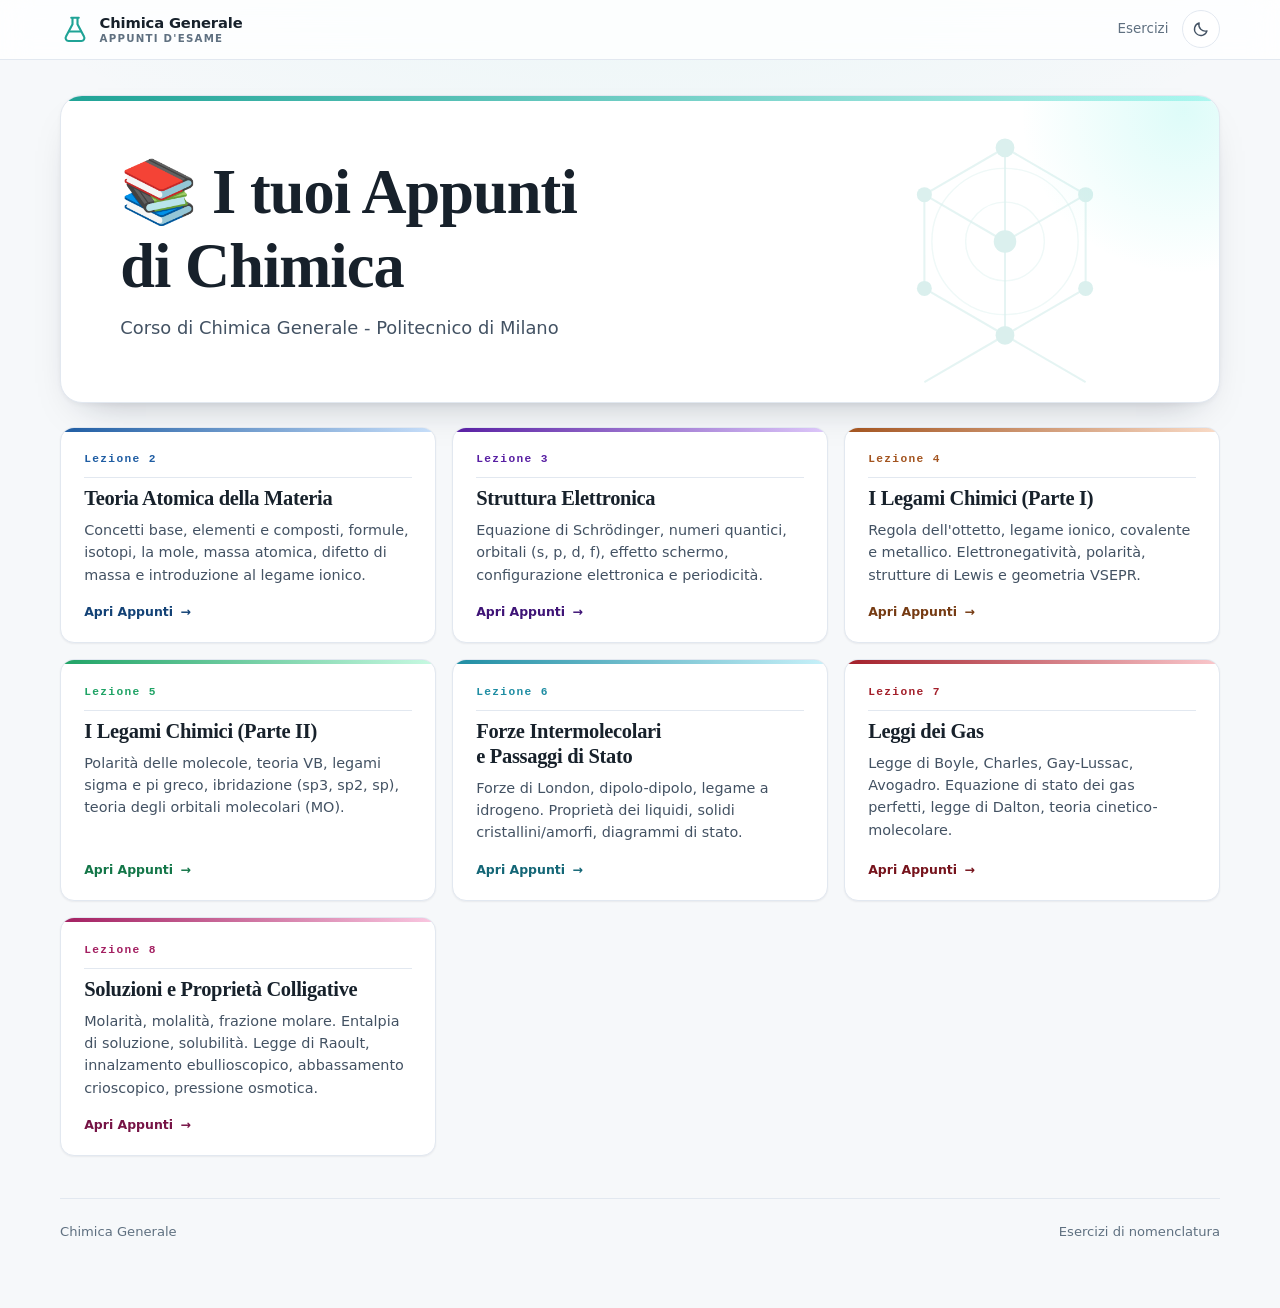
==== commit 88d36394: "Remove Nomenclatura lesson card and exam reminder Removed lesson card for 'Esercizio di Nomenclatura" ====
--- a/index.html
+++ b/index.html
@@ -145,26 +145,7 @@
           <span class="lesson-card__cta">Apri Appunti <span class="lesson-card__arrow" aria-hidden="true">→</span></span>
         </div>
       </a>
-
-      <a class="lesson-card" href="nomenclatura.html" data-hue="teal" data-added="true">
-        <span class="lesson-card__num">Esercizi</span>
-        <h2 class="lesson-card__title">Esercizio di Nomenclatura</h2>
-        <p class="lesson-card__desc">56 formule da nominare in italiano tradizionale e IUPAC, con soluzioni da mostrare e nascondere.</p>
-        <div class="lesson-card__foot">
-          <span class="btn btn--primary">Apri gli esercizi <span aria-hidden="true">→</span></span>
-        </div>
-      </a>
     </div>
-
-    <aside class="callout callout--warn">
-      <p><strong>⚠️ Promemoria per l'Esame (Cosa manca ancora):</strong></p>
-      <p>Questi appunti coprono quasi tutta la teoria del tuo programma. Per essere pronto al 100%, ricorda di studiare da altre fonti:</p>
-      <ul>
-        <li><strong>Stechiometria e Reazioni Chimiche:</strong> Bilanciamento, reagente limitante, calcoli di resa.</li>
-        <li><strong>Semiconduttori:</strong> Drogaggio di tipo n e p (Teoria delle bande).</li>
-        <li><strong>Esercizi Numerici:</strong> Fai tanti esercizi pratici sui gas e sulle soluzioni!</li>
-      </ul>
-    </aside>
 
     <footer class="site-footer">
       <p>Chimica Generale</p>
